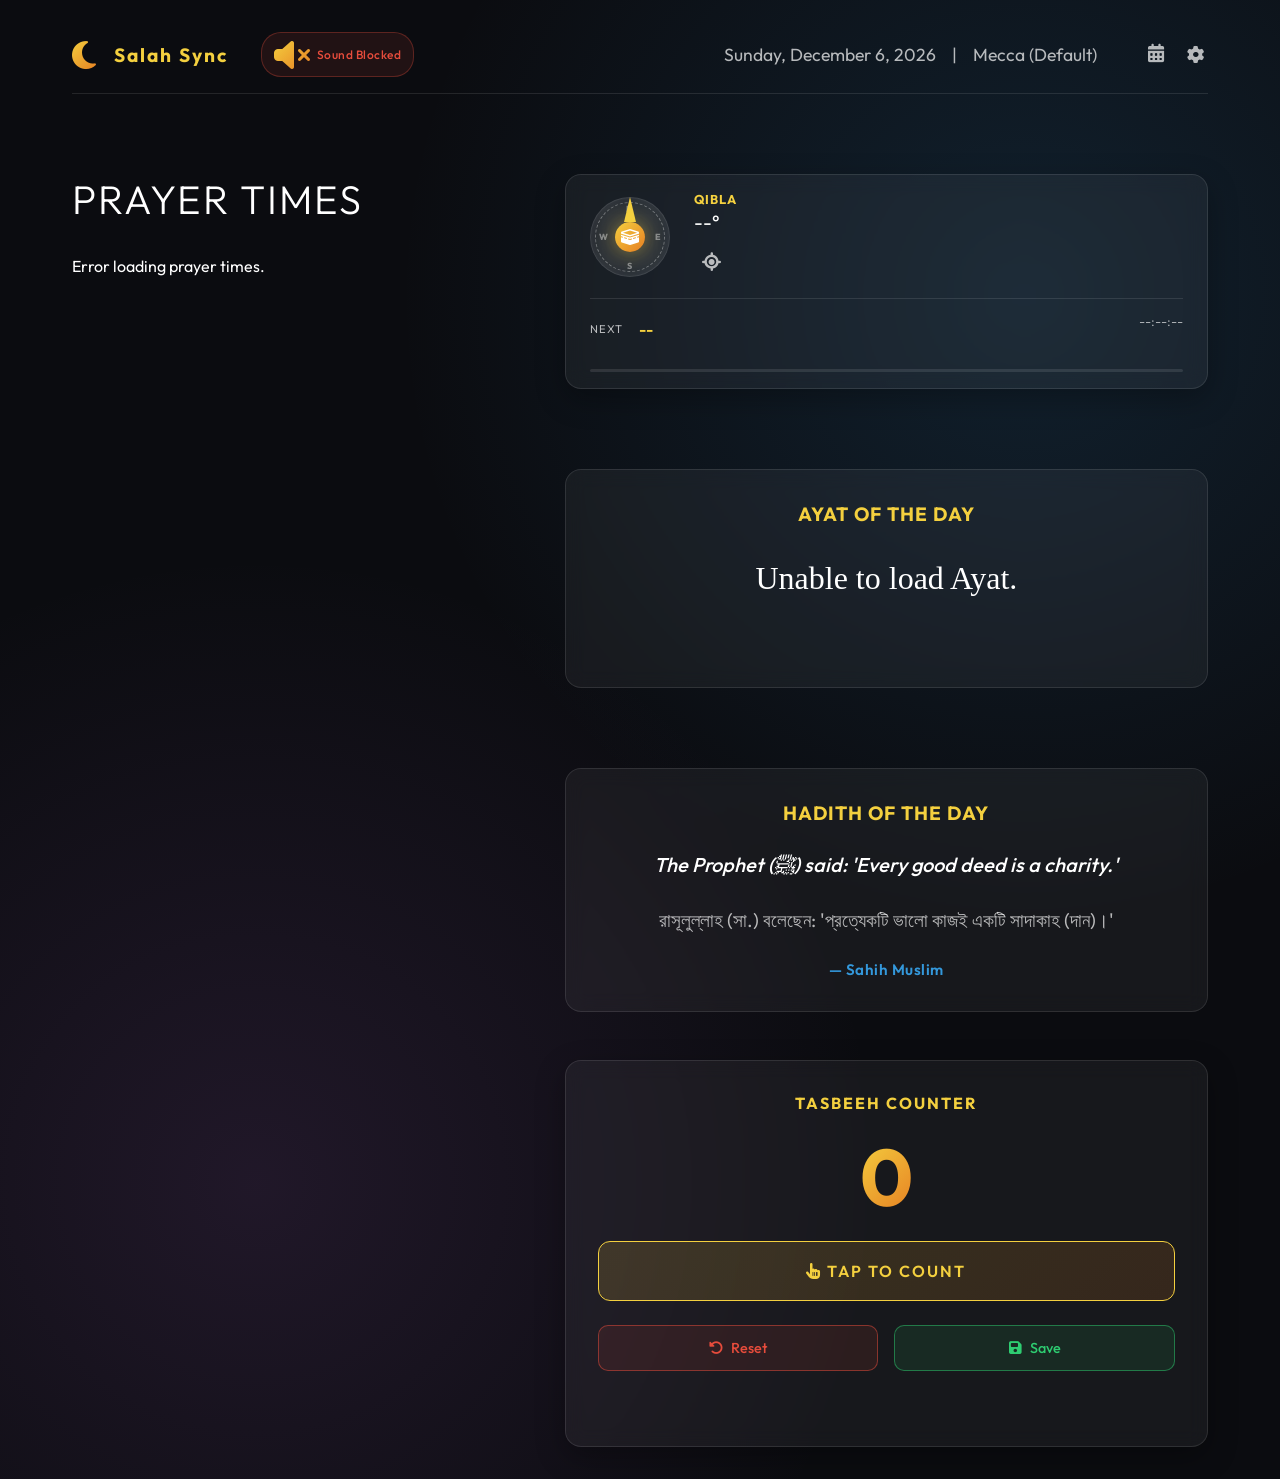
==== index.html @ eb99c031 "Add files via upload" ====
<!DOCTYPE html>
<html lang="en">
<head>
    <meta charset="UTF-8">
    <meta name="viewport" content="width=device-width, initial-scale=1.0">
    <title>SalahSync - Muslim Prayer Times</title>
    <link rel="stylesheet" href="styles.css?v=7">
    <link href="https://fonts.googleapis.com/css2?family=Outfit:wght@300;400;500;600;700&display=swap" rel="stylesheet">
    <link rel="stylesheet" href="https://cdnjs.cloudflare.com/ajax/libs/font-awesome/6.4.0/css/all.min.css">
</head>
<body>
    <div class="app-container">
        <header>
            <div class="logo">
                <i class="fa-solid fa-moon"></i>
                <span>Salah Sync</span>
                <button class="audio-status-btn" id="audio-status-btn" title="Enable Automatic Adhan Sound">
                    <i class="fa-solid fa-volume-xmark"></i> Sound Blocked
                </button>
            </div>
            <div class="header-info">
                <div class="header-date-row">
                    <span id="current-date">--</span>
                </div>
                <span class="header-divider">|</span>
                <div class="header-loc-row">
                    <span id="location-name">Detecting Location...</span>
                    <span id="weather-info" class="weather-info"></span>
                    <span id="hijri-date" class="hijri-date"></span> 
                    <i class="fa-solid fa-calendar-days" id="open-calendar-btn" title="View Islamic Calendar"></i>
                    <i class="fa-solid fa-gear" id="open-settings-btn" title="Settings"></i>
                </div>
            </div>
        </header>
        
        <main>
            <section class="prayer-times-section">
                <h2>PRAYER TIMES</h2>
                <div class="prayer-list" id="prayer-list">
                    <div class="loading">Loading prayer times...</div>
                </div>
            </section>

            <div class="right-column">
                <section class="small-qibla-section">
                    <div class="compass-container">
                        <div class="compass" id="compass">
                            <span class="compass-direction compass-n">N</span>
                            <span class="compass-direction compass-e">E</span>
                            <span class="compass-direction compass-s">S</span>
                            <span class="compass-direction compass-w">W</span>
                            <div class="compass-rose"></div>
                            <div class="compass-needle" id="compass-needle">
                                <i class="fa-solid fa-kaaba"></i>
                            </div>
                        </div>
                        <div class="qibla-info">
                            <h3>QIBLA</h3>
                            <p id="qibla-degree">--°</p>
                            <button id="enable-compass-btn" class="action-btn" title="Enable Live Compass"><i class="fa-solid fa-location-crosshairs"></i></button>
                        </div>
                    </div>
                    <div class="next-prayer-inline" id="next-prayer-card">
                        <span class="label">NEXT</span>
                        <span class="name" id="next-prayer-name">--</span>
                        <div class="countdown" id="countdown">--:--:--</div>
                        <div class="progress-bar">
                            <div class="progress" id="progress"></div>
                        </div>
                    </div>
                </section>
                
                <section class="ayat-section">
                    <div class="ayat-card" id="ayat-card">
                        <h3>AYAT OF THE DAY</h3>
                        <p class="arabic-text" id="ayat-arabic">Loading Ayat...</p>
                        <p class="bangla-text" id="ayat-bangla"></p>
                        <p class="ayat-reference" id="ayat-reference"></p>
                    </div>
                </section>

                <section class="hadith-section">
                    <div class="hadith-card" id="hadith-card">
                        <h3>HADITH OF THE DAY</h3>
                        <p class="english-text" id="hadith-english">Loading Hadith...</p>
                        <p class="bangla-text" id="hadith-bangla"></p>
                        <p class="hadith-reference" id="hadith-reference"></p>
                    </div>
                </section>

                <section class="tasbeeh-section">
                    <div class="tasbeeh-card">
                        <div class="tasbeeh-header">
                            <h3>TASBEEH COUNTER</h3>
                        </div>
                        <div class="tasbeeh-display">
                            <div class="tasbeeh-count" id="tasbeeh-count">0</div>
                        </div>
                        <button class="tasbeeh-tap-btn" id="tasbeeh-tap-btn">
                            <i class="fa-solid fa-hand-pointer"></i> TAP TO COUNT
                        </button>
                        <div class="tasbeeh-actions">
                            <button class="tasbeeh-action-btn reset-btn" id="tasbeeh-reset-btn">
                                <i class="fa-solid fa-rotate-left"></i> Reset
                            </button>
                            <button class="tasbeeh-action-btn save-btn" id="tasbeeh-save-btn">
                                <i class="fa-solid fa-floppy-disk"></i> Save
                            </button>
                        </div>
                        <div class="tasbeeh-saved" id="tasbeeh-saved-display"></div>
                    </div>
                </section>
            </div>
        </main>
    </div>

    <!-- Calendar Modal -->
    <div id="calendar-modal" class="modal">
        <div class="modal-content">
            <span class="close-btn" id="close-calendar-btn">&times;</span>
            <h2>Islamic Calendar - <span id="calendar-month-name"></span></h2>
            <div class="calendar-container">
                <table class="calendar-table">
                    <thead>
                        <tr>
                            <th>Day</th>
                            <th>Gregorian Date</th>
                            <th>Hijri Date</th>
                        </tr>
                    </thead>
                    <tbody id="calendar-body">
                        <tr><td colspan="3">Loading calendar...</td></tr>
                    </tbody>
                </table>
            </div>
        </div>
    </div>

    <!-- Settings Modal -->
    <div id="settings-modal" class="modal">
        <div class="modal-content settings-modal-content">
            <span class="close-btn" id="close-settings-btn">&times;</span>
            <h2>Salah Sync Configuration</h2>
            
            <div class="settings-form">
                <!-- Theme Option -->
                <div class="settings-group">
                    <label class="settings-label">Theme Mode</label>
                    <div class="theme-options">
                        <label class="theme-option">
                            <input type="radio" name="setting-theme" value="dark" checked>
                            <span>Dark Theme</span>
                        </label>
                        <label class="theme-option">
                            <input type="radio" name="setting-theme" value="light">
                            <span>Light Theme</span>
                        </label>
                    </div>
                </div>

                <!-- Jurisprudence Option -->
                <div class="settings-group">
                    <label class="settings-label">Jurisprudence (Asr Time Calculation)</label>
                    <div class="juris-options">
                        <label class="juris-option">
                            <input type="radio" name="setting-juris" value="standard" checked>
                            <span>Standard (Shafi'i, Maliki, Hanbali)</span>
                        </label>
                        <label class="juris-option">
                            <input type="radio" name="setting-juris" value="hanafi">
                            <span>Hanafi</span>
                        </label>
                    </div>
                </div>

                <!-- Manual Adjustments -->
                <div class="settings-group">
                    <label class="settings-label">Manual Prayer Time Adjustments (Minutes)</label>
                    <p class="settings-help">Fine-tune each prayer time by adding or subtracting minutes.</p>
                    <div class="adjustment-grid">
                        <div class="adj-input-wrapper">
                            <label>Fajr</label>
                            <input type="number" id="adj-Fajr" value="0" min="-60" max="60">
                        </div>
                        <div class="adj-input-wrapper">
                            <label>Sunrise</label>
                            <input type="number" id="adj-Sunrise" value="0" min="-60" max="60">
                        </div>
                        <div class="adj-input-wrapper">
                            <label>Dhuhr</label>
                            <input type="number" id="adj-Dhuhr" value="0" min="-60" max="60">
                        </div>
                        <div class="adj-input-wrapper">
                            <label>Asr</label>
                            <input type="number" id="adj-Asr" value="0" min="-60" max="60">
                        </div>
                        <div class="adj-input-wrapper">
                            <label>Sunset</label>
                            <input type="number" id="adj-Sunset" value="0" min="-60" max="60">
                        </div>
                        <div class="adj-input-wrapper">
                            <label>Maghrib</label>
                            <input type="number" id="adj-Maghrib" value="0" min="-60" max="60">
                        </div>
                        <div class="adj-input-wrapper">
                            <label>Isha</label>
                            <input type="number" id="adj-Isha" value="0" min="-60" max="60">
                        </div>
                    </div>
                </div>

                <div class="settings-actions">
                    <button class="settings-save-btn" id="settings-save-btn">
                        <i class="fa-solid fa-check"></i> Save & Apply Settings
                    </button>
                </div>
            </div>
        </div>
    </div>
    <audio id="adhan-audio" src="adhan.mp3?v=5" preload="auto"></audio>
    <audio id="adhan-fajr-audio" src="adhan1.mp3?v=1" preload="auto"></audio>
    <script src="app.js?v=7"></script>
</body>
</html>
---- styles.css ----
:root {
    --bg-color: #0b0c10;
    --card-bg: rgba(255, 255, 255, 0.05);
    --card-border: rgba(255, 255, 255, 0.1);
    --text-primary: #ffffff;
    --text-secondary: rgba(255, 255, 255, 0.7);
    --accent-gold: #f4d03f;
    --accent-blue: #3498db;
    --accent-purple: #9b59b6;
    --glow: 0 0 20px rgba(244, 208, 63, 0.3);
}

* {
    box-sizing: border-box;
    margin: 0;
    padding: 0;
    font-family: 'Outfit', sans-serif;
}

body {
    background-color: var(--bg-color);
    background-image: radial-gradient(circle at 80% 20%, rgba(52, 152, 219, 0.15), transparent 40%),
                      radial-gradient(circle at 20% 80%, rgba(155, 89, 182, 0.15), transparent 40%);
    color: var(--text-primary);
    min-height: 100vh;
    display: flex;
    justify-content: center;
    align-items: center;
}

.app-container {
    width: 100%;
    max-width: 1200px;
    padding: 2rem;
    display: flex;
    flex-direction: column;
    gap: 3rem;
}

header {
    display: flex;
    justify-content: space-between;
    align-items: center;
    padding-bottom: 1rem;
    border-bottom: 1px solid var(--card-border);
}

.logo {
    display: flex;
    align-items: center;
    gap: 1rem;
    font-weight: 700;
    font-size: 1.2rem;
    letter-spacing: 2px;
    color: var(--accent-gold);
}

.logo i {
    font-size: 2rem;
    background: linear-gradient(135deg, var(--accent-gold), #e67e22);
    -webkit-background-clip: text;
    -webkit-text-fill-color: transparent;
}

.audio-status-btn {
    background: rgba(231, 76, 60, 0.1);
    border: 1px solid rgba(231, 76, 60, 0.3);
    color: #e74c3c;
    padding: 0.35rem 0.75rem;
    border-radius: 20px;
    font-size: 0.75rem;
    font-family: 'Outfit', sans-serif;
    font-weight: 500;
    cursor: pointer;
    display: flex;
    align-items: center;
    gap: 0.4rem;
    transition: all 0.3s ease;
    margin-left: 1rem;
    letter-spacing: 0.5px;
}

.audio-status-btn:hover {
    background: rgba(231, 76, 60, 0.2);
    transform: translateY(-1px);
}

.audio-status-btn.active {
    background: rgba(46, 204, 113, 0.12);
    border-color: rgba(46, 204, 113, 0.35);
    color: #2ecc71;
    box-shadow: 0 0 10px rgba(46, 204, 113, 0.1);
}

.audio-status-btn.active:hover {
    background: rgba(46, 204, 113, 0.2);
}

.header-info {
    color: var(--text-secondary);
    font-size: 1.1rem;
    display: flex;
    align-items: center;
    gap: 1rem;
}

.header-date-row, .header-loc-row {
    display: flex;
    align-items: center;
    gap: 0.5rem;
}

.hijri-date {
    color: var(--accent-gold);
    font-weight: 500;
    margin-left: 0.5rem;
}

.audio-toggle {
    background: var(--card-bg);
    border: 1px solid var(--card-border);
    color: var(--accent-gold);
    width: 36px;
    height: 36px;
    border-radius: 50%;
    display: flex;
    justify-content: center;
    align-items: center;
    cursor: pointer;
    font-size: 1rem;
    transition: all 0.3s ease;
}

.audio-toggle:hover {
    background: rgba(244, 208, 63, 0.2);
    transform: scale(1.1);
}

main {
    display: flex;
    gap: 4rem;
    flex-wrap: wrap;
    padding-top: 2rem;
}

.prayer-times-section {
    flex: 1;
    min-width: 300px;
}

.prayer-times-section h2 {
    font-weight: 300;
    font-size: 2.5rem;
    margin-bottom: 2rem;
    letter-spacing: 2px;
}

.prayer-list {
    display: flex;
    flex-direction: column;
    gap: 1rem;
}

.prayer-card {
    background: var(--card-bg);
    border: 1px solid var(--card-border);
    border-radius: 16px;
    padding: 1.5rem 2rem;
    display: flex;
    justify-content: space-between;
    align-items: center;
    backdrop-filter: blur(10px);
    transition: transform 0.3s ease, box-shadow 0.3s ease;
}

.prayer-card:hover {
    transform: translateY(-2px);
    box-shadow: var(--glow);
    border-color: rgba(255, 255, 255, 0.3);
}

.prayer-card.current {
    background: linear-gradient(135deg, rgba(244, 208, 63, 0.1), rgba(230, 126, 34, 0.1));
    border-color: var(--accent-gold);
    box-shadow: var(--glow);
}

.prayer-info {
    display: flex;
    flex-direction: column;
    gap: 0.5rem;
}

.prayer-name {
    font-size: 1.2rem;
    font-weight: 500;
    text-transform: uppercase;
    letter-spacing: 1px;
    color: var(--text-secondary);
}

.prayer-time {
    font-size: 2rem;
    font-weight: 600;
}

.prayer-icon {
    font-size: 1.5rem;
    color: var(--accent-blue);
    background: rgba(255, 255, 255, 0.1);
    padding: 1rem;
    border-radius: 50%;
}

.prayer-actions {
    display: flex;
    align-items: center;
    gap: 1rem;
}

.action-btn {
    background: none;
    border: none;
    color: var(--text-secondary);
    font-size: 1.2rem;
    cursor: pointer;
    transition: all 0.2s ease;
    padding: 0.5rem;
    border-radius: 50%;
}

.action-btn:hover {
    color: var(--accent-gold);
    background: rgba(255, 255, 255, 0.05);
}

.prayer-card.current .prayer-icon {
    color: var(--accent-gold);
}

.right-column {
    flex: 1.5;
    display: flex;
    flex-direction: column;
    gap: 3rem;
    min-width: 350px;
}

.widgets-row {
    display: flex;
    gap: 1.5rem;
    align-items: stretch;
    flex-wrap: wrap;
}

.widgets-row .small-qibla-section {
    flex: 0 0 auto;
}

.widgets-row .next-prayer-card {
    flex: 1;
    min-width: 160px;
}

.small-qibla-section {
    background: var(--card-bg);
    border: 1px solid var(--card-border);
    backdrop-filter: blur(10px);
    border-radius: 16px;
    padding: 1rem 1.5rem;
    display: flex;
    flex-direction: column;
    gap: 1rem;
    box-shadow: 0 10px 30px rgba(0,0,0,0.3);
}

.small-qibla-section .compass-container {
    flex-direction: row;
    gap: 1.5rem;
    align-items: center;
}

.next-prayer-inline {
    border-top: 1px solid var(--card-border);
    padding-top: 0.8rem;
    display: flex;
    align-items: center;
    gap: 1rem;
    flex-wrap: wrap;
}

.next-prayer-inline .label {
    font-size: 0.7rem;
    text-transform: uppercase;
    letter-spacing: 1px;
    color: var(--text-secondary);
}

.next-prayer-inline .name {
    font-size: 1rem;
    font-weight: 600;
    color: var(--accent-gold);
}

.next-prayer-inline .countdown {
    font-size: 0.85rem;
    color: var(--text-secondary);
    margin-left: auto;
}

.next-prayer-inline .progress-bar {
    width: 100%;
    height: 3px;
    background: rgba(255,255,255,0.1);
    border-radius: 2px;
    margin-top: 0.4rem;
}

.next-prayer-inline .progress {
    height: 100%;
    background: linear-gradient(90deg, var(--accent-gold), #e67e22);
    border-radius: 2px;
    transition: width 1s linear;
}

.small-qibla-section .compass {
    width: 80px;
    height: 80px;
    box-shadow: inset 0 0 10px rgba(255,255,255,0.05);
    border-width: 1px;
}

.compass-direction {
    position: absolute;
    font-weight: 800;
    color: var(--text-secondary);
    opacity: 0.6;
    font-family: 'Outfit', sans-serif;
    user-select: none;
    z-index: 2;
}

.compass-n { top: 8px; }
.compass-s { bottom: 8px; }
.compass-e { right: 10px; }
.compass-w { left: 10px; }

.small-qibla-section .compass-direction {
    font-size: 0.55rem;
}

.small-qibla-section .compass-n { top: 5px; }
.small-qibla-section .compass-s { bottom: 5px; }
.small-qibla-section .compass-e { right: 8px; }
.small-qibla-section .compass-w { left: 8px; }

.small-qibla-section .compass-needle {
    width: 30px;
    height: 30px;
    font-size: 1rem;
}

.small-qibla-section .compass-needle::after {
    top: -25px;
    border-width: 0 6px 25px 6px;
}

.small-qibla-section .qibla-info {
    text-align: left;
}

.small-qibla-section .qibla-info h3 {
    font-size: 0.8rem;
    margin-bottom: 0.2rem;
}

.small-qibla-section .qibla-info p {
    font-size: 1.2rem;
    margin-bottom: 0.5rem;
}

.compass-container {
    position: relative;
    display: flex;
    flex-direction: column;
    align-items: center;
    gap: 2rem;
}

.compass {
    border-radius: 50%;
    background: var(--card-bg);
    border: 2px solid var(--card-border);
    position: relative;
    box-shadow: 0 0 50px rgba(0,0,0,0.5), inset 0 0 30px rgba(255,255,255,0.05);
    backdrop-filter: blur(10px);
    display: flex;
    justify-content: center;
    align-items: center;
}

.compass-rose {
    position: absolute;
    width: 90%;
    height: 90%;
    border-radius: 50%;
    border: 1px dashed var(--text-secondary);
    opacity: 0.5;
}

.compass-needle {
    position: absolute;
    width: 60px;
    height: 60px;
    background: linear-gradient(135deg, var(--accent-gold), #e67e22);
    border-radius: 50%;
    display: flex;
    justify-content: center;
    align-items: center;
    font-size: 1.8rem;
    box-shadow: 0 0 20px rgba(244, 208, 63, 0.5);
    transition: transform 0.5s cubic-bezier(0.175, 0.885, 0.32, 1.275);
    z-index: 10;
}

.compass-needle::after {
    content: '';
    position: absolute;
    top: -40px;
    border-width: 0 10px 40px 10px;
    border-style: solid;
    border-color: transparent transparent var(--accent-gold) transparent;
}

.qibla-info h3 {
    font-size: 1.2rem;
    color: var(--accent-gold);
    margin-bottom: 0.5rem;
    letter-spacing: 1px;
}

.qibla-info p {
    font-size: 1.5rem;
}

.next-prayer-card {
    background: var(--card-bg);
    border: 1px solid var(--card-border);
    border-radius: 16px;
    padding: 1.5rem 2rem;
    width: 100%;
    backdrop-filter: blur(10px);
}

.next-prayer-info {
    display: flex;
    justify-content: space-between;
    margin-bottom: 0.5rem;
}

.next-prayer-info .label {
    color: var(--text-secondary);
}

.next-prayer-info .name {
    font-weight: 600;
    color: var(--accent-gold);
}

.countdown {
    font-size: 2rem;
    font-weight: 300;
    margin-bottom: 1rem;
}

.progress-bar {
    width: 100%;
    height: 6px;
    background: rgba(255, 255, 255, 0.1);
    border-radius: 3px;
    overflow: hidden;
}

.progress {
    height: 100%;
    background: linear-gradient(90deg, var(--accent-purple), var(--accent-blue));
    width: 0%;
    transition: width 1s linear;
}

.ayat-section {
    width: 100%;
    margin-top: 2rem;
}

.ayat-card {
    background: var(--card-bg);
    border: 1px solid var(--card-border);
    border-radius: 16px;
    padding: 2rem;
    backdrop-filter: blur(10px);
    text-align: center;
    display: flex;
    flex-direction: column;
    gap: 1.5rem;
}

.ayat-card h3 {
    font-size: 1.2rem;
    color: var(--accent-gold);
    letter-spacing: 1px;
}

.arabic-text {
    font-size: 2rem;
    line-height: 1.8;
    color: var(--text-primary);
    font-family: 'Amiri', 'Traditional Arabic', serif;
}

.bangla-text {
    font-size: 1.2rem;
    color: var(--text-secondary);
    line-height: 1.6;
}

.ayat-reference {
    font-size: 0.9rem;
    color: var(--accent-blue);
}

.weather-info {
    margin-left: 0.5rem;
    color: var(--accent-blue);
    font-weight: 500;
}

@media (max-width: 768px) {
    header {
        flex-direction: column;
        gap: 1rem;
        text-align: center;
        padding-bottom: 1.5rem;
    }
    
    .header-info {
        flex-direction: column;
        gap: 0.5rem;
        font-size: 0.95rem;
    }
    
    .header-divider {
        display: none;
    }

    main {
        flex-direction: column;
    }
    .compass {
        width: 300px;
        height: 300px;
    }
    .right-column {
        min-width: 100%;
    }
}

/* Modal Styles */
.modal {
    display: none; 
    position: fixed; 
    z-index: 100; 
    left: 0;
    top: 0;
    width: 100%; 
    height: 100%; 
    overflow: auto; 
    background-color: rgba(0,0,0,0.6); 
    backdrop-filter: blur(5px);
}

.modal-content {
    background: var(--bg-dark);
    margin: 5% auto; 
    padding: 2rem;
    border: 1px solid var(--accent-blue);
    width: 90%; 
    max-width: 800px;
    border-radius: 16px;
    box-shadow: 0 0 30px rgba(0,0,0,0.5);
    color: var(--text-primary);
}

.close-btn {
    color: var(--text-secondary);
    float: right;
    font-size: 28px;
    font-weight: bold;
    cursor: pointer;
}

.close-btn:hover,
.close-btn:focus {
    color: var(--accent-gold);
    text-decoration: none;
    cursor: pointer;
}

.calendar-container {
    margin-top: 2rem;
    overflow-x: auto;
}

.calendar-table {
    width: 100%;
    border-collapse: collapse;
    text-align: left;
}

.calendar-table th, .calendar-table td {
    padding: 1rem;
    border-bottom: 1px solid var(--card-border);
}

.calendar-table th {
    color: var(--accent-gold);
    font-weight: 600;
    text-transform: uppercase;
    font-size: 0.9rem;
    letter-spacing: 1px;
}

.calendar-table tr:hover {
    background-color: rgba(255, 255, 255, 0.05);
}

.calendar-table td {
    color: var(--text-secondary);
}

#open-calendar-btn {
    font-size: 1.15rem;
    color: var(--text-secondary);
    cursor: pointer;
    transition: all 0.3s ease;
    padding: 0.2rem;
    margin-left: 0.5rem;
}

#open-calendar-btn:hover {
    color: var(--accent-blue);
    transform: scale(1.15);
}

/* Tasbeeh Counter */
.tasbeeh-section {
    width: 100%;
}

.tasbeeh-card {
    background: var(--card-bg);
    border: 1px solid var(--card-border);
    border-radius: 16px;
    padding: 2rem;
    backdrop-filter: blur(10px);
    display: flex;
    flex-direction: column;
    align-items: center;
    gap: 1.5rem;
    box-shadow: 0 10px 30px rgba(0,0,0,0.3);
}

.tasbeeh-header {
    width: 100%;
    display: flex;
    justify-content: center;
    align-items: center;
}

.tasbeeh-header h3 {
    font-size: 1rem;
    color: var(--accent-gold);
    letter-spacing: 2px;
    text-align: center;
}

.tasbeeh-display {
    display: flex;
    flex-direction: column;
    align-items: center;
    gap: 0.5rem;
}

.tasbeeh-count {
    font-size: 5rem;
    font-weight: 700;
    background: linear-gradient(135deg, var(--accent-gold), #e67e22);
    -webkit-background-clip: text;
    -webkit-text-fill-color: transparent;
    background-clip: text;
    line-height: 1;
    transition: transform 0.1s ease;
}

.tasbeeh-count.pulse {
    transform: scale(1.15);
}

.tasbeeh-label {
    font-size: 1.8rem;
    color: var(--text-secondary);
    font-family: 'Amiri', 'Traditional Arabic', serif;
    letter-spacing: 2px;
}

.tasbeeh-tap-btn {
    width: 100%;
    padding: 1.2rem;
    background: linear-gradient(135deg, rgba(244,208,63,0.15), rgba(230,126,34,0.15));
    border: 1px solid var(--accent-gold);
    border-radius: 12px;
    color: var(--accent-gold);
    font-size: 1rem;
    font-family: 'Outfit', sans-serif;
    font-weight: 600;
    letter-spacing: 2px;
    cursor: pointer;
    transition: all 0.2s ease;
}

.tasbeeh-tap-btn:hover {
    background: linear-gradient(135deg, rgba(244,208,63,0.3), rgba(230,126,34,0.3));
    box-shadow: 0 0 20px rgba(244,208,63,0.3);
    transform: translateY(-1px);
}

.tasbeeh-tap-btn:active {
    transform: scale(0.97);
}

.tasbeeh-actions {
    display: flex;
    gap: 1rem;
    width: 100%;
}

.tasbeeh-action-btn {
    flex: 1;
    padding: 0.8rem;
    border-radius: 10px;
    font-family: 'Outfit', sans-serif;
    font-size: 0.9rem;
    font-weight: 500;
    cursor: pointer;
    transition: all 0.2s ease;
    display: flex;
    align-items: center;
    justify-content: center;
    gap: 0.5rem;
    border: 1px solid;
}

.reset-btn {
    background: rgba(231,76,60,0.1);
    border-color: rgba(231,76,60,0.5);
    color: #e74c3c;
}

.reset-btn:hover {
    background: rgba(231,76,60,0.25);
    box-shadow: 0 0 15px rgba(231,76,60,0.2);
}

.save-btn {
    background: rgba(46,204,113,0.1);
    border-color: rgba(46,204,113,0.5);
    color: #2ecc71;
}

.save-btn:hover {
    background: rgba(46,204,113,0.25);
    box-shadow: 0 0 15px rgba(46,204,113,0.2);
}

.tasbeeh-saved {
    font-size: 0.85rem;
    color: var(--text-secondary);
    text-align: center;
    min-height: 1.2rem;
}

/* Settings Gear Icon */
#open-settings-btn {
    font-size: 1.1rem;
    color: var(--text-secondary);
    cursor: pointer;
    transition: all 0.3s ease;
    padding: 0.2rem;
    margin-left: 0.5rem;
}

#open-settings-btn:hover {
    color: var(--accent-gold);
    transform: rotate(45deg) scale(1.1);
}

/* ==========================================================================
   LIGHT THEME OVERRIDES
   ========================================================================== */
body.light-theme {
    --bg-color: #f5f7fb;
    --card-bg: rgba(255, 255, 255, 0.85);
    --card-border: rgba(0, 0, 0, 0.08);
    --text-primary: #2c3e50;
    --text-secondary: #5d6d7e;
    --accent-gold: #b7950b;
    --accent-blue: #2980b9;
    --accent-purple: #8e44ad;
    --glow: 0 4px 15px rgba(183, 149, 11, 0.15);
}

body.light-theme {
    background-color: var(--bg-color);
    background-image: radial-gradient(circle at 80% 20%, rgba(41, 128, 185, 0.06), transparent 40%),
                      radial-gradient(circle at 20% 80%, rgba(142, 68, 173, 0.06), transparent 40%);
}

body.light-theme .app-container {
    background: transparent;
}

body.light-theme .prayer-card {
    background: #ffffff;
    border: 1px solid rgba(0, 0, 0, 0.06);
    box-shadow: 0 4px 12px rgba(0, 0, 0, 0.03);
}

body.light-theme .prayer-card.current {
    border-color: var(--accent-gold);
    box-shadow: 0 4px 20px rgba(183, 149, 11, 0.15);
}

body.light-theme .widget-panel,
body.light-theme .ayat-card,
body.light-theme .hadith-card,
body.light-theme .tasbeeh-card,
body.light-theme .modal-content {
    background: #ffffff;
    border-color: rgba(0, 0, 0, 0.06);
    box-shadow: 0 8px 30px rgba(0, 0, 0, 0.05);
}

body.light-theme .progress-bar {
    background: rgba(0, 0, 0, 0.05);
}

body.light-theme .modal-content h2,
body.light-theme .modal-content h3 {
    color: var(--text-primary);
}

body.light-theme .calendar-table th {
    border-bottom: 2px solid rgba(0, 0, 0, 0.05);
}

body.light-theme .calendar-table tr {
    border-bottom: 1px solid rgba(0, 0, 0, 0.04);
}

body.light-theme .calendar-table tr:hover {
    background-color: rgba(0, 0, 0, 0.02);
}

body.light-theme .calendar-table td {
    color: var(--text-primary);
}

body.light-theme .action-btn {
    background: rgba(0, 0, 0, 0.02);
    border-color: rgba(0, 0, 0, 0.06);
    color: var(--text-secondary);
}

body.light-theme .action-btn:hover {
    background: rgba(0, 0, 0, 0.05);
    color: var(--accent-gold);
}

body.light-theme .audio-status-btn {
    background: rgba(231, 76, 60, 0.06);
    border-color: rgba(231, 76, 60, 0.2);
}

body.light-theme .audio-status-btn.active {
    background: rgba(46, 204, 113, 0.06);
    border-color: rgba(46, 204, 113, 0.2);
}

/* ==========================================================================
   SETTINGS PANEL & FORM FIELDS
   ========================================================================== */
.settings-modal-content {
    max-width: 600px;
}

.settings-form {
    display: flex;
    flex-direction: column;
    gap: 1.8rem;
    margin-top: 1.5rem;
}

.settings-group {
    display: flex;
    flex-direction: column;
    gap: 0.8rem;
}

.settings-label {
    font-size: 1rem;
    font-weight: 600;
    color: var(--accent-gold);
    letter-spacing: 1px;
    text-transform: uppercase;
}

.settings-help {
    font-size: 0.8rem;
    color: var(--text-secondary);
    margin-top: -0.4rem;
}

/* Theme & Jurisprudence Radios */
.theme-options, .juris-options {
    display: flex;
    gap: 1rem;
}

.theme-option, .juris-option {
    flex: 1;
    display: flex;
    align-items: center;
    gap: 0.6rem;
    padding: 0.8rem 1rem;
    background: rgba(255, 255, 255, 0.02);
    border: 1px solid var(--card-border);
    border-radius: 8px;
    cursor: pointer;
    transition: all 0.2s ease;
    font-size: 0.9rem;
    color: var(--text-primary);
}

body.light-theme .theme-option,
body.light-theme .juris-option {
    background: rgba(0, 0, 0, 0.01);
}

.theme-option:hover, .juris-option:hover {
    border-color: var(--accent-gold);
    background: rgba(255, 255, 255, 0.05);
}

body.light-theme .theme-option:hover,
body.light-theme .juris-option:hover {
    background: rgba(0, 0, 0, 0.02);
}

.theme-option input[type="radio"],
.juris-option input[type="radio"] {
    accent-color: var(--accent-gold);
    width: 16px;
    height: 16px;
    cursor: pointer;
}

/* Adjustment inputs grid */
.adjustment-grid {
    display: grid;
    grid-template-columns: repeat(4, 1fr);
    gap: 0.8rem;
}

@media (max-width: 576px) {
    .adjustment-grid {
        grid-template-columns: repeat(2, 1fr);
    }
    .theme-options, .juris-options {
        flex-direction: column;
        gap: 0.6rem;
    }
}

.adj-input-wrapper {
    display: flex;
    flex-direction: column;
    gap: 0.4rem;
    background: rgba(255, 255, 255, 0.02);
    border: 1px solid var(--card-border);
    padding: 0.6rem;
    border-radius: 8px;
    align-items: center;
}

body.light-theme .adj-input-wrapper {
    background: rgba(0, 0, 0, 0.01);
}

.adj-input-wrapper label {
    font-size: 0.8rem;
    font-weight: 500;
    color: var(--text-secondary);
}

.adj-input-wrapper input[type="number"] {
    width: 100%;
    background: rgba(0, 0, 0, 0.2);
    border: 1px solid var(--card-border);
    color: var(--text-primary);
    padding: 0.4rem;
    border-radius: 6px;
    text-align: center;
    font-family: 'Outfit', sans-serif;
    font-size: 0.95rem;
    font-weight: 600;
}

body.light-theme .adj-input-wrapper input[type="number"] {
    background: rgba(0, 0, 0, 0.03);
}

.adj-input-wrapper input[type="number"]:focus {
    outline: none;
    border-color: var(--accent-gold);
}

/* Save button styling */
.settings-actions {
    margin-top: 1rem;
}

.settings-save-btn {
    width: 100%;
    padding: 1rem;
    background: linear-gradient(135deg, rgba(46, 204, 113, 0.15), rgba(39, 174, 96, 0.15));
    border: 1px solid #2ecc71;
    color: #2ecc71;
    font-family: 'Outfit', sans-serif;
    font-weight: 600;
    font-size: 1rem;
    letter-spacing: 1.5px;
    text-transform: uppercase;
    border-radius: 12px;
    cursor: pointer;
    transition: all 0.25s ease;
    display: flex;
    align-items: center;
    justify-content: center;
    gap: 0.6rem;
}

.settings-save-btn:hover {
    background: linear-gradient(135deg, rgba(46, 204, 113, 0.25), rgba(39, 174, 96, 0.25));
    box-shadow: 0 0 15px rgba(46, 204, 113, 0.2);
    transform: translateY(-1px);
}

.settings-save-btn:active {
    transform: translateY(0) scale(0.98);
}

/* ==========================================================================
   HADITH OF THE DAY STYLES
   ========================================================================== */
.hadith-section {
    width: 100%;
    margin-top: 2rem;
}

.hadith-card {
    background: var(--card-bg);
    border: 1px solid var(--card-border);
    border-radius: 16px;
    padding: 2rem;
    backdrop-filter: blur(10px);
    text-align: center;
    display: flex;
    flex-direction: column;
    gap: 1.5rem;
}

.hadith-card h3 {
    font-size: 1.2rem;
    color: var(--accent-gold);
    letter-spacing: 1px;
    text-transform: uppercase;
}

.english-text {
    font-size: 1.25rem;
    color: var(--text-primary);
    line-height: 1.6;
    font-style: italic;
    font-weight: 500;
}

.hadith-reference {
    font-size: 0.95rem;
    color: var(--accent-blue);
    font-weight: 600;
    letter-spacing: 0.5px;
}
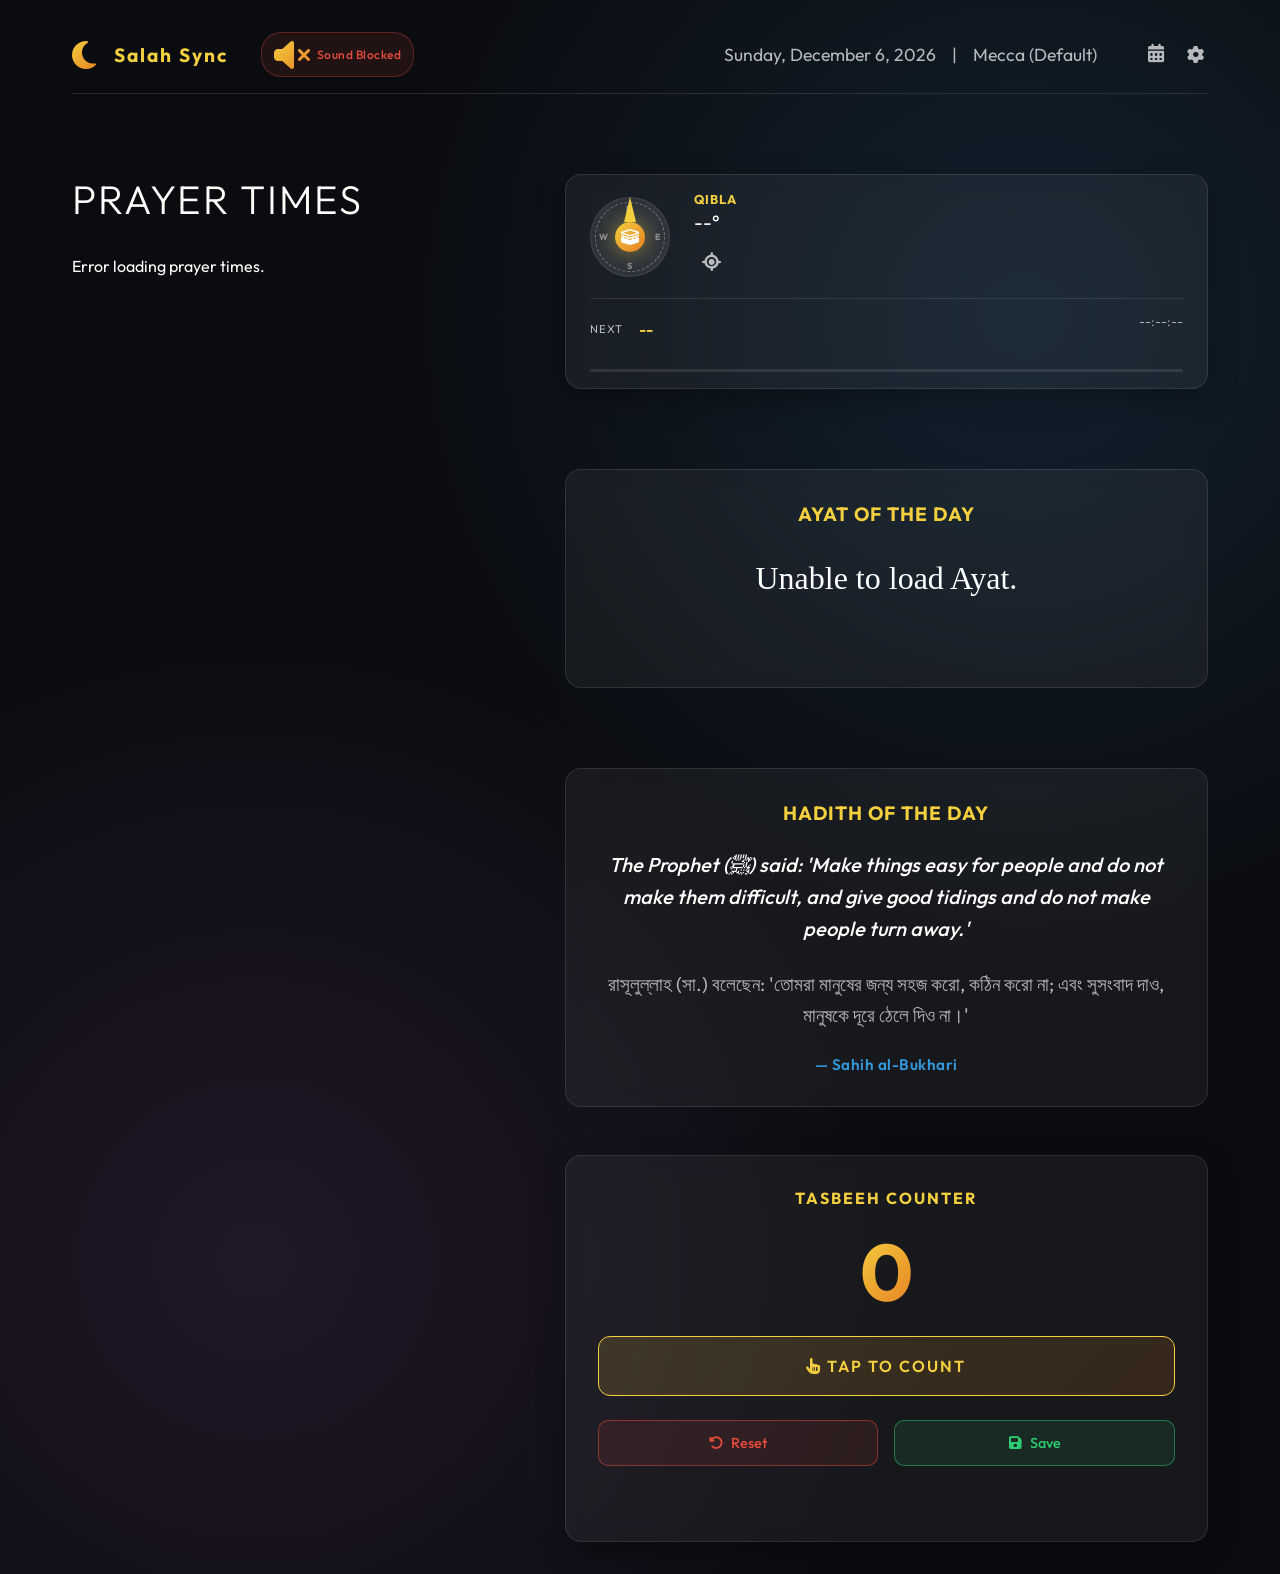
==== commit 0b1e9069: "Add files via upload" ====
--- a/index.html
+++ b/index.html
@@ -209,6 +209,15 @@
                     </div>
                 </div>
 
+                <!-- Adhan Demo & Testing -->
+                <div class="settings-group" style="border-top: 1px solid var(--card-border); padding-top: 1.2rem; margin-top: 1.2rem;">
+                    <label class="settings-label">Adhan Test & Demo Mode</label>
+                    <p class="settings-help">Verify your device's audio state. The button below will trigger a live 10-second countdown for the next prayer (Dhuhr) and auto-play the Adhan!</p>
+                    <button class="settings-demo-btn" id="settings-demo-btn" type="button" style="width: 100%; padding: 0.8rem; background: linear-gradient(135deg, rgba(46,204,113,0.15), rgba(39,174,96,0.15)); border: 1px solid #2ecc71; border-radius: 8px; color: #2ecc71; font-weight: 600; cursor: pointer; transition: all 0.2s ease; display: flex; align-items: center; justify-content: center; gap: 0.5rem; font-family: 'Outfit', sans-serif;">
+                        <i class="fa-solid fa-flask"></i> Start 10s Dhuhr Demo
+                    </button>
+                </div>
+
                 <div class="settings-actions">
                     <button class="settings-save-btn" id="settings-save-btn">
                         <i class="fa-solid fa-check"></i> Save & Apply Settings
--- a/styles.css
+++ b/styles.css
@@ -594,14 +594,28 @@
 .close-btn {
     color: var(--text-secondary);
     float: right;
-    font-size: 28px;
+    font-size: 20px;
     font-weight: bold;
     cursor: pointer;
+    width: 36px;
+    height: 36px;
+    background: rgba(255, 255, 255, 0.08);
+    border: 1px solid var(--card-border);
+    border-radius: 50%;
+    display: flex;
+    align-items: center;
+    justify-content: center;
+    transition: all 0.25s ease;
+    margin-top: -5px;
 }
 
 .close-btn:hover,
 .close-btn:focus {
-    color: var(--accent-gold);
+    color: #fff;
+    background: rgba(231, 76, 60, 0.9);
+    border-color: rgba(231, 76, 60, 1);
+    box-shadow: 0 0 12px rgba(231, 76, 60, 0.4);
+    transform: rotate(90deg);
     text-decoration: none;
     cursor: pointer;
 }
@@ -620,6 +634,18 @@
 .calendar-table th, .calendar-table td {
     padding: 1rem;
     border-bottom: 1px solid var(--card-border);
+}
+
+.calendar-table th:first-child, .calendar-table td:first-child {
+    text-align: left;
+}
+
+.calendar-table th:nth-child(2), .calendar-table td:nth-child(2) {
+    text-align: center;
+}
+
+.calendar-table th:last-child, .calendar-table td:last-child {
+    text-align: right;
 }
 
 .calendar-table th {
@@ -726,6 +752,7 @@
     letter-spacing: 2px;
     cursor: pointer;
     transition: all 0.2s ease;
+    touch-action: manipulation; /* Fix double-tap to zoom on mobile devices */
 }
 
 .tasbeeh-tap-btn:hover {
@@ -989,6 +1016,13 @@
         flex-direction: column;
         gap: 0.6rem;
     }
+    .calendar-table th, .calendar-table td {
+        padding: 0.6rem 0.4rem;
+        font-size: 0.8rem;
+    }
+    .calendar-table th {
+        font-size: 0.75rem;
+    }
 }
 
 .adj-input-wrapper {
@@ -1069,6 +1103,20 @@
     transform: translateY(0) scale(0.98);
 }
 
+.settings-demo-btn {
+    transition: all 0.25s ease !important;
+}
+
+.settings-demo-btn:hover {
+    background: linear-gradient(135deg, rgba(46,204,113,0.3), rgba(39,174,96,0.3)) !important;
+    box-shadow: 0 0 20px rgba(46,204,113,0.25);
+    transform: translateY(-1px);
+}
+
+.settings-demo-btn:active {
+    transform: scale(0.98);
+}
+
 /* ==========================================================================
    HADITH OF THE DAY STYLES
    ========================================================================== */
